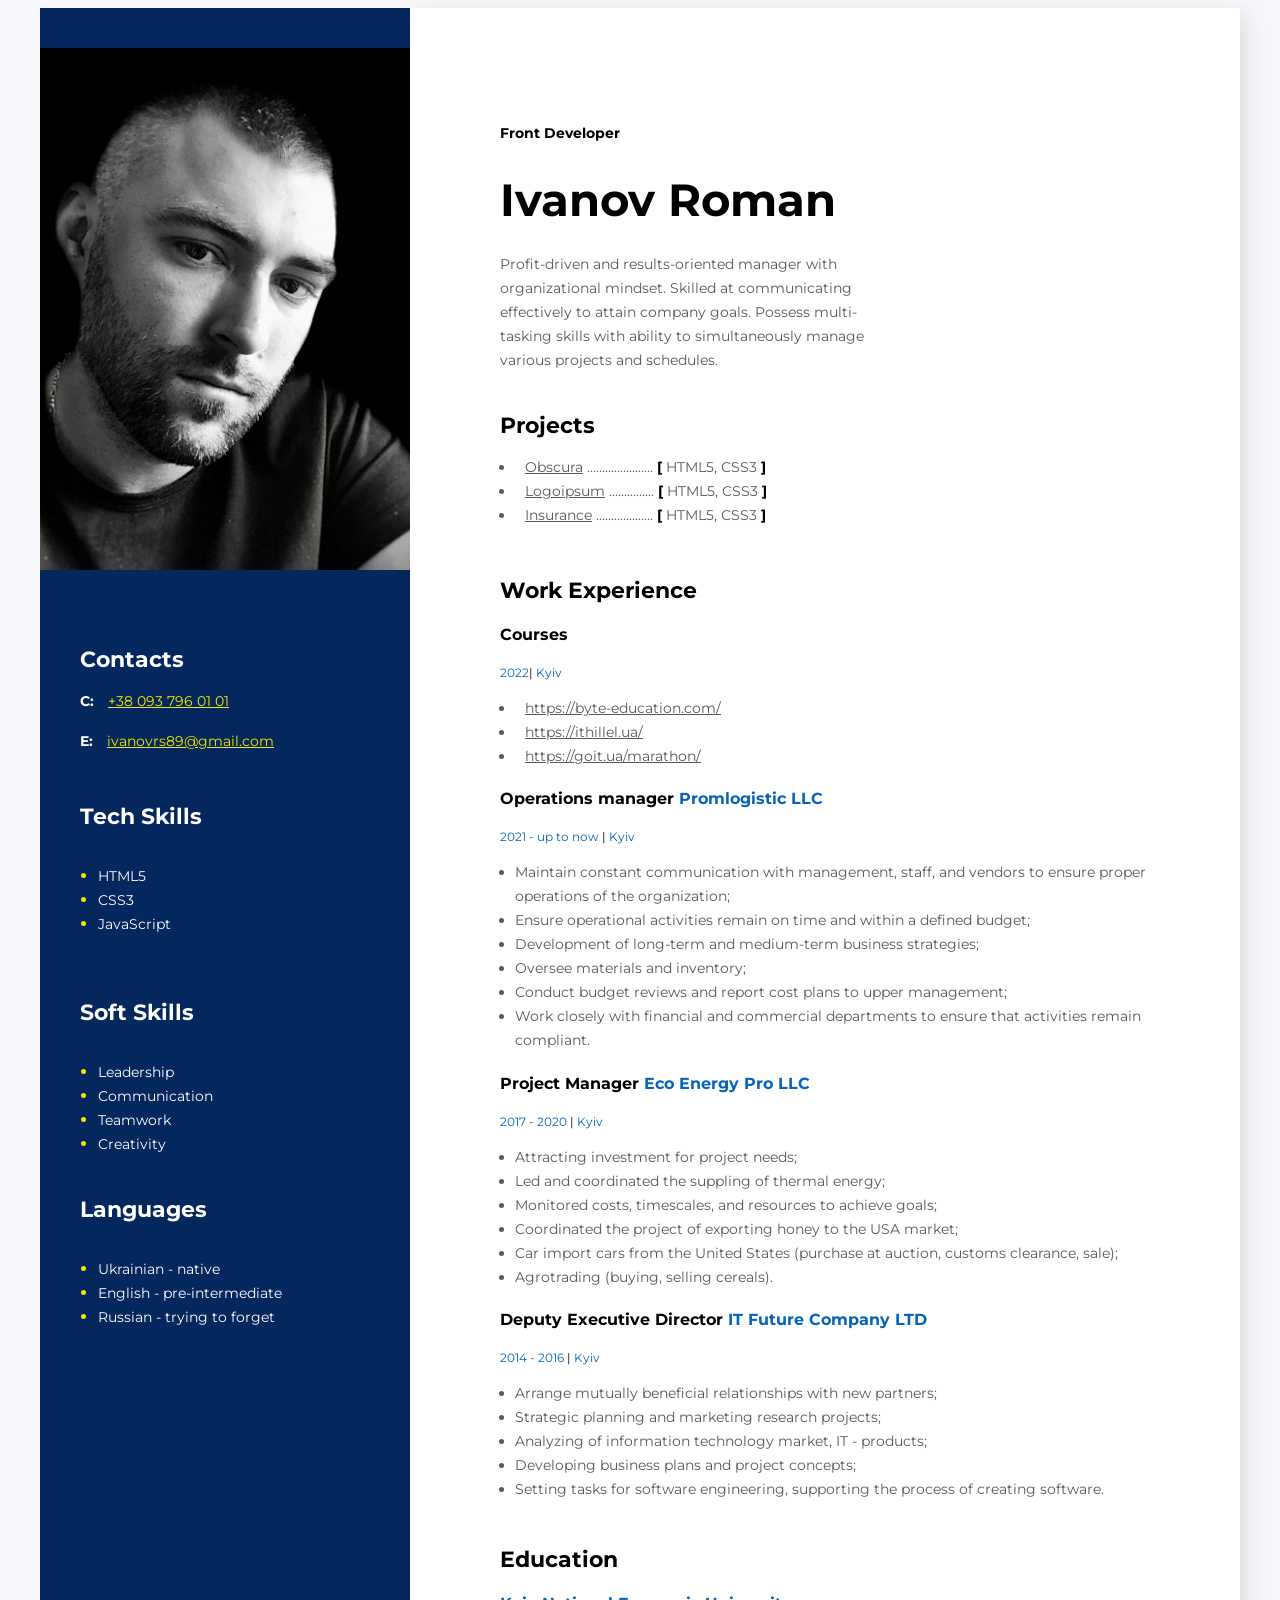
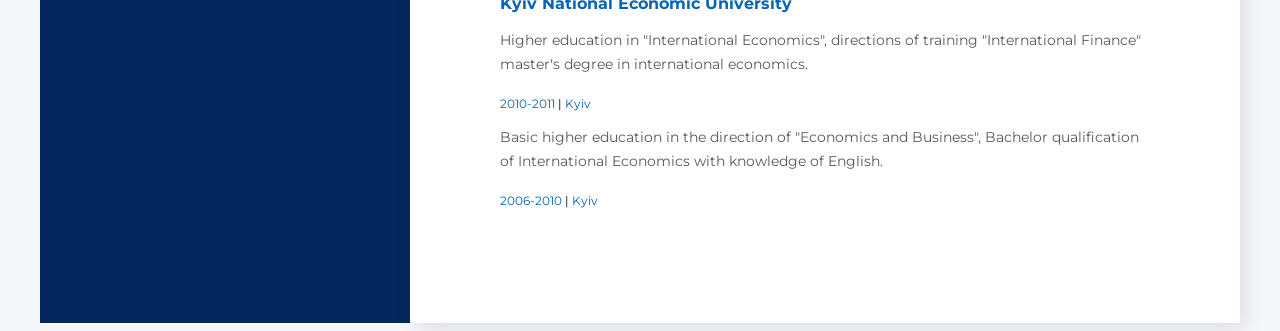
==== index.html @ 2df1e554 "Add files via upload" ====
<!DOCTYPE html>
<html lang="en">
<head>
    <meta charset="UTF-8">
    <meta http-equiv="X-UA-Compatible" content="IE=edge">
    <meta name="viewport" content="width=device-width, initial-scale=1.0">
    <link rel="preconnect" href="https://fonts.googleapis.com">
    <link rel="preconnect" href="https://fonts.gstatic.com" crossorigin>
    <link href="https://fonts.googleapis.com/css2?family=Montserrat:wght@400;700&display=swap" rel="stylesheet">
    <link rel="stylesheet" href="styles/styles.css">
    <title>SV</title>
</head>
<body>
  <!--Main-->
<div class="Main">

    
     <!--Right-Content -->
    <div class="Right-Content">
         <!--About-User-->
        <div class="about-user">
            <h2 class="about-position">Front Developer</h2>
            <h1 class="about-name">Ivanov Roman</h1>
            <p class="about-description">
                Profit-driven and results-oriented manager with organizational mindset. Skilled at communicating effectively to attain company goals. Possess multi-tasking skills with ability to
                simultaneously manage various projects and schedules.
            </p>
        </div>
         <!--Projects-->
        <div class="Projects">
            <h3 class="title">
            Projects
            </h3>
            <ul class="projects-list">
                <!-- <li class="project-item">
                    <span class="project">
                        <a href="https://byte-education.com/" class="project-link">https://byte-education.com/</a>
                    .......................................
                    <span class="project-bracket">[</span> Full Stack Developer <span class="project-bracket">]</span>
                    </span>
                </li>
                <li class="project-item">
                    <span class="project">
                    <a href="https://ithillel.ua/" class="project-link">https://ithillel.ua/</a>
                    ..................................
                    <span class="project-bracket">[</span> Front End Basic <span class="project-bracket">]</span>
                    </span>
                </li> -->
                <li class="project-item">
                    <span class="project">
                        <a href="https://ivanovrs.github.io/Byte-Obscura/" class="project-link">Obscura</a>
                        ......................
                        <span class="project-bracket">[</span> HTML5, CSS3 <span class="project-bracket">]</span>
                    </span>
                </li>
                <li class="project-item">
                    <span class="project">
                        <a href="https://ivanovrs.github.io/Byte-Logoipsum/" class="project-link">Logoipsum</a>
                        ...............
                        <span class="project-bracket">[</span> HTML5, CSS3 <span class="project-bracket">]</span>
                    </span>
                </li>
                <li class="project-item">
                    <span class="project">
                        <a href="https://ivanovrs.github.io/Byte-Insurence/" class="project-link">Insurance</a>
                        ...................
                        <span class="project-bracket">[</span> HTML5, CSS3 <span class="project-bracket">]</span>
                    </span>
                </li>
            </ul>   
        </div>
        <!--Work-->
        <div class="Work">
        <h3 class="title">Work Experience</h3>
            <!--Courses-->
            <div>
                <h4 class="work-position">Courses</h4>
                <h5 class="period">2022<span class="line">|</span> Kyiv</h5>
                <ul class="work-list">
                    <li class="work-list-item"> <a href="https://byte-education.com/" class="project-link">https://byte-education.com/</a></li>
                    <li class="work-list-item"><a href="https://ithillel.ua/" class="project-link">https://ithillel.ua/</a></li>
                    <li class="work-list-item"><a href="https://goit.ua/marathon/" class="project-link">https://goit.ua/marathon/</a></li>
                </ul>
            </div>
            <!--Company1-->
             <div>
                <h4 class="work-position">Operations manager <span class="organization">Promlogistic LLC</span> </h4>
                <h5 class="period">2021 - up to now <span class="line">|</span> Kyiv</h5>
                <ul class="work-list">
                    <li class="work-list-item">Maintain constant communication with management, staff, and vendors to ensure proper operations of the organization;</li>
                    <li class="work-list-item">Ensure operational activities remain on time and within a defined budget; </li>
                    <li class="work-list-item">Development of long-term and medium-term business strategies; </li>
                    <li class="work-list-item">Oversee materials and inventory; </li>
                    <li class="work-list-item">Conduct budget reviews and report cost plans to upper management; </li>
                    <li class="work-list-item">Work closely with financial and commercial departments to ensure that activities remain compliant.</li>
                </ul>
            </div>
            <!--Company2-->
            <div>
                <h4 class="work-position">Project Manager <span class="organization"> Eco Energy Pro LLC</span> </h4>
                <h5 class="period">2017 - 2020 <span class="line">|</span> Kyiv</h5>
                <ul class="work-list">
                    <li class="work-list-item">Attracting investment for project needs; </li>
                    <li class="work-list-item">Led and coordinated the suppling of thermal energy; </li>
                    <li class="work-list-item">Monitored costs, timescales, and resources to achieve goals; </li>
                    <li class="work-list-item">Coordinated the project of exporting honey to the USA market; </li>
                    <li class="work-list-item">Car import cars from the United States (purchase at auction, customs clearance, sale); </li>
                    <li class="work-list-item">Agrotrading (buying, selling cereals). </li>
                    
                </ul>
            </div>
            <!--Company3 -->
            <div>
                <h4 class="work-position">Deputy Executive Director <span class="organization">IT Future Company LTD</span> </h4>
                <h5 class="period">2014 -  2016 <span class="line">|</span> Kyiv</h5>
                <ul class="work-list">
                    <li class="work-list-item">Arrange mutually beneficial relationships with new partners; </li>
                    <li class="work-list-item">Strategic planning and marketing research projects; </li>
                    <li class="work-list-item">Analyzing of information technology market, IT - products; </li>
                    <li class="work-list-item">Developing business plans and project concepts; </li>
                    <li class="work-list-item">Setting tasks for software engineering, supporting the process of creating software. </li>  
                </ul>
            </div>
        </div>
        <!--Education-->
        <div class="Education">
            <h3 class="title">Education</h3>
            <h4 class="university">Kyiv National Economic University</h4>
            <p class="ed">Higher education in "International Economics", directions of
            training "International Finance" master's degree in international economics.</p>
            <h5 class="period">2010-2011 <span class="line">|</span> Kyiv</h5>
            <p class="ed">Basic higher education in the direction of "Economics and
            Business", Bachelor qualification of International Economics with knowledge of English.</p>
            <h5 class="period">2006-2010 <span class="line">|</span> Kyiv</h5>
        </div>

    </div>
<!--Left Content (SideBar)-->
    <aside class="SideBar">
    <img width="370" src="img/Ромка 2.0.jpg" alt="cool photo" 
    class="photo">
   <!--Contacts-->
        <div class="Contacts">
            <h3 class="sidebar-title">Contacts</h3>
            <div>
               <p>
                   <span class="contact-type">C:</span>
                    <a href="tel:+380937960101" class="contact-link">+38 093 796 01 01</a>
                </p>
               <p>
                   <span class="contact-type">E:</span>
                    <a href="mailto:ivanovrs89@gmail.com" class="contact-link">ivanovrs89@gmail.com</a> 
                </p>
            </div>
        </div>
    <!--Tech-Skills-->
        <div class="Tech-Skills">
            <h3 class="sidebar-title">Tech Skills</h3>
            <ul class="tech-skills-list">
                <li class="tech-skills-item"> <span class="tech-skills-text">HTML5</span> </li>
                <li class="tech-skills-item"> <span class="tech-skills-text">CSS3</span> </li>
                <!-- <li class="tech-skills-item"><span class="tech-skills-text">GIT</span> </li>
                <li class="tech-skills-item"> <span class="tech-skills-text">WebPack</span> </li> -->
                <li class="tech-skills-item"> <span class="tech-skills-text">JavaScript</span> </li>
                <!-- <li class="tech-skills-item"> <span class="tech-skills-text">React.js</span> </li>
                <li class="tech-skills-item"> <span class="tech-skills-text">Node.js</span> </li> -->
            </ul>
        </div>
     <!--Soft-Skills-->
        <div class="Soft-Skills">
            <h3 class="sidebar-title">Soft Skills</h3>
            <ul class="soft-skills-list">
                <li class="soft-skills-item"> <span class="soft-skills-text"> Leadership </span> </li>
                <li class="soft-skills-item"> <span class="soft-skills-text"> Communication </span> </li>
                <li class="soft-skills-item"> <span class="soft-skills-text"> Teamwork </span> </li>
                <li class="soft-skills-item"> <span class="soft-skills-text"> Creativity </span> </li>
                <!-- <li class="soft-skills-item"> <span class="soft-skills-text"> Scrum </span> </li>
                <li class="soft-skills-item"> <span class="soft-skills-text"> Agile </span> </li> -->
                
            </ul>
        </div>
    <!--Languages--> 
        <div class="Soft-Skills">
            <h3 class="sidebar-title">Languages</h3>
            <ul class="soft-skills-list">
                <li class="soft-skills-item"> <span class="soft-skills-text"> Ukrainian - native </span> </li>
                <li class="soft-skills-item"> <span class="soft-skills-text"> English - pre-intermediate </span> </li>
                <li class="soft-skills-item"> <span class="soft-skills-text"> Russian - trying to forget </span> </li>
            </ul>
        </div>
    </aside>
</div>
</body>
</html>
---- styles/styles.css ----
body{
    font-family: 'Montserrat', sans-serif;
    background-color: #F5F7FA;
}

/* Main Styles */
.Main{
    display: flex;
    flex-direction: row-reverse;
    
    width: 1200px;
    margin: 0 auto;
}
/* Right Content */
.Right-Content{
    background-color: #FFFFFF;
    box-shadow: 6px 6px 20px rgba(0, 0, 0, 0.1);
    padding: 105px 90px;
}

/* about-user bg-c*/
.about-user{
margin-bottom: 40px;
}

.about-position{
    font-style: normal;
    font-weight: 700;
    font-size: 14px;
    line-height: 17px;
    color: #000000;
    margin-bottom: 20px;
}

.about-name{
    font-style: normal;
    font-weight: 700;
    font-size: 45px;
    line-height: 55px;
    color: #000000;
    margin-bottom: 25px;
}

.about-description{
    font-style: normal;
    font-weight: 400;
    font-size: 14px;
    line-height: 24px;
    color: #595959;
    width: 400px;
}

/* Projects bg-c */
.Projects{
    margin-bottom: 50px;
}

/* Projects-title color and font-size */
.title{
    font-style: normal;
    font-weight: 700;
    font-size: 22px;
    line-height: 27px;
    color: #000000;
    margin-bottom: 10px;
}

.projects-list {
    padding: 0%;
    margin-left: 15px;
}

.project-item{
    font-style: normal;
    font-weight: 400;
    font-size: 14px;
    line-height: 24px;
    color: #595959;
}

.project, 
.project-link{
    font-style: normal;
    font-weight: 400;
    font-size: 14px;
    line-height: 24px;
    color: #595959;
}

.project-link {
    margin-left: 10px;
}

.project-bracket{
    font-style: normal;
    font-weight: 700;
    font-size: 14px;
    line-height: 24px;
    color: #000000;
}

/* Work */
.Work{
margin-bottom: 45px;
}

.work-position{
    font-style: normal;
    font-weight: 700;
    font-size: 16px;
    line-height: 20px;
    color: #000000;
    margin-bottom: 10px;
}

.organization{
    font-style: normal;
    font-weight: 700;
    font-size: 16px;
    line-height: 20px;
    color: rgb(5, 100, 183);
}
        /* original color: #FB6D3A; */
.period{
    font-style: normal;
    font-weight: 400;
    font-size: 12px;
    line-height: 15px;
    color: rgb(5, 100, 183);
    margin-bottom: 10px;
}
/* original color #A8A8A8; */

.line{
    font-style: normal;
    font-weight: 400;
    font-size: 12px;
    line-height: 15px;
    color: #000000;
}

.work-list{
    padding: 0%;
    margin-left: 15px;
}

.work-list-item{
    font-style: normal;
    font-weight: 400;
    font-size: 14px;
    line-height: 24px;
    color: #595959;
}

/* Education */
.Education{
    margin-bottom: 10px;
}

.university{
    font-style: normal;
    font-weight: 700;
    font-size: 16px;
    line-height: 20px;
    color: rgb(5, 100, 183);
    margin-bottom: 10px;
}
   /* original color: #FB6D3A; */

.management{
    font-style: normal;
    font-weight: 700;
    font-size: 14px;
    line-height: 17px;
    color: #000000;
    margin-bottom: 10px;
}
/* or spesial class for education period 
font-style: normal;
font-weight: 400;
font-size: 12px;
line-height: 15px;
color: #A8A8A8;
and span+class for line
font-style: normal;
font-weight: 400;
font-size: 12px;
line-height: 15px;
color: #000000; */

.ed{
    font-style: normal;
    font-weight: 400;
    font-size: 14px;
    line-height: 24px;
    color: #595959;
}

/* SideBar Styles */
.SideBar{
    background-color: #04275d;
    padding-top: 40px;
    width: 370px;
}
/* original color #1E2939 */

.photo{
    width: 370px;
    margin-bottom: 50px;
}

.Contacts,
.Tech-Skills,
.Soft-Skills{
    margin-left: 40px;
}

.Contacts{
    margin-bottom: 50px;
}

.Tech-Skills{
    margin-bottom: 45px;
}

.sidebar-title{
    color: #FFFFFF;
    font-style: normal;
    font-weight: 700; 
    font-size: 22px;
    line-height: 27px;
    margin-bottom: 10px;
}

.contact-type{
    font-style: normal;
    font-weight: 700;
    font-size: 14px;
    line-height: 24px;
    color: #FFFFFF;
    margin-right: 10px;
}

.contact-link{
    font-style: normal;
    font-weight: 400;
    font-size: 14px;
    line-height: 24px;
    color: #f2e708;
}
/* originao color #757A82 */

.tech-skills-list {
    color: #FFFFFF;
    padding: 18px;
}
.soft-skills-list{
    color: #FFFFFF;
    padding: 18px;
}

.tech-skills-item{
    color: #f2e708;
}
/* original color: #FB6D3A; */

.tech-skills-text{
    color: #FFFFFF;
    font-style: normal;
    font-weight: 400;
    font-size: 14px;
    line-height: 24px;
}
.soft-skills-item{
    color: #f2e708;
}
/* original color: #FB6D3A; */


.soft-skills-text{
    color: #FFFFFF;
    font-style: normal;
    font-weight: 400;
    font-size: 14px;
    line-height: 24px;
   
}
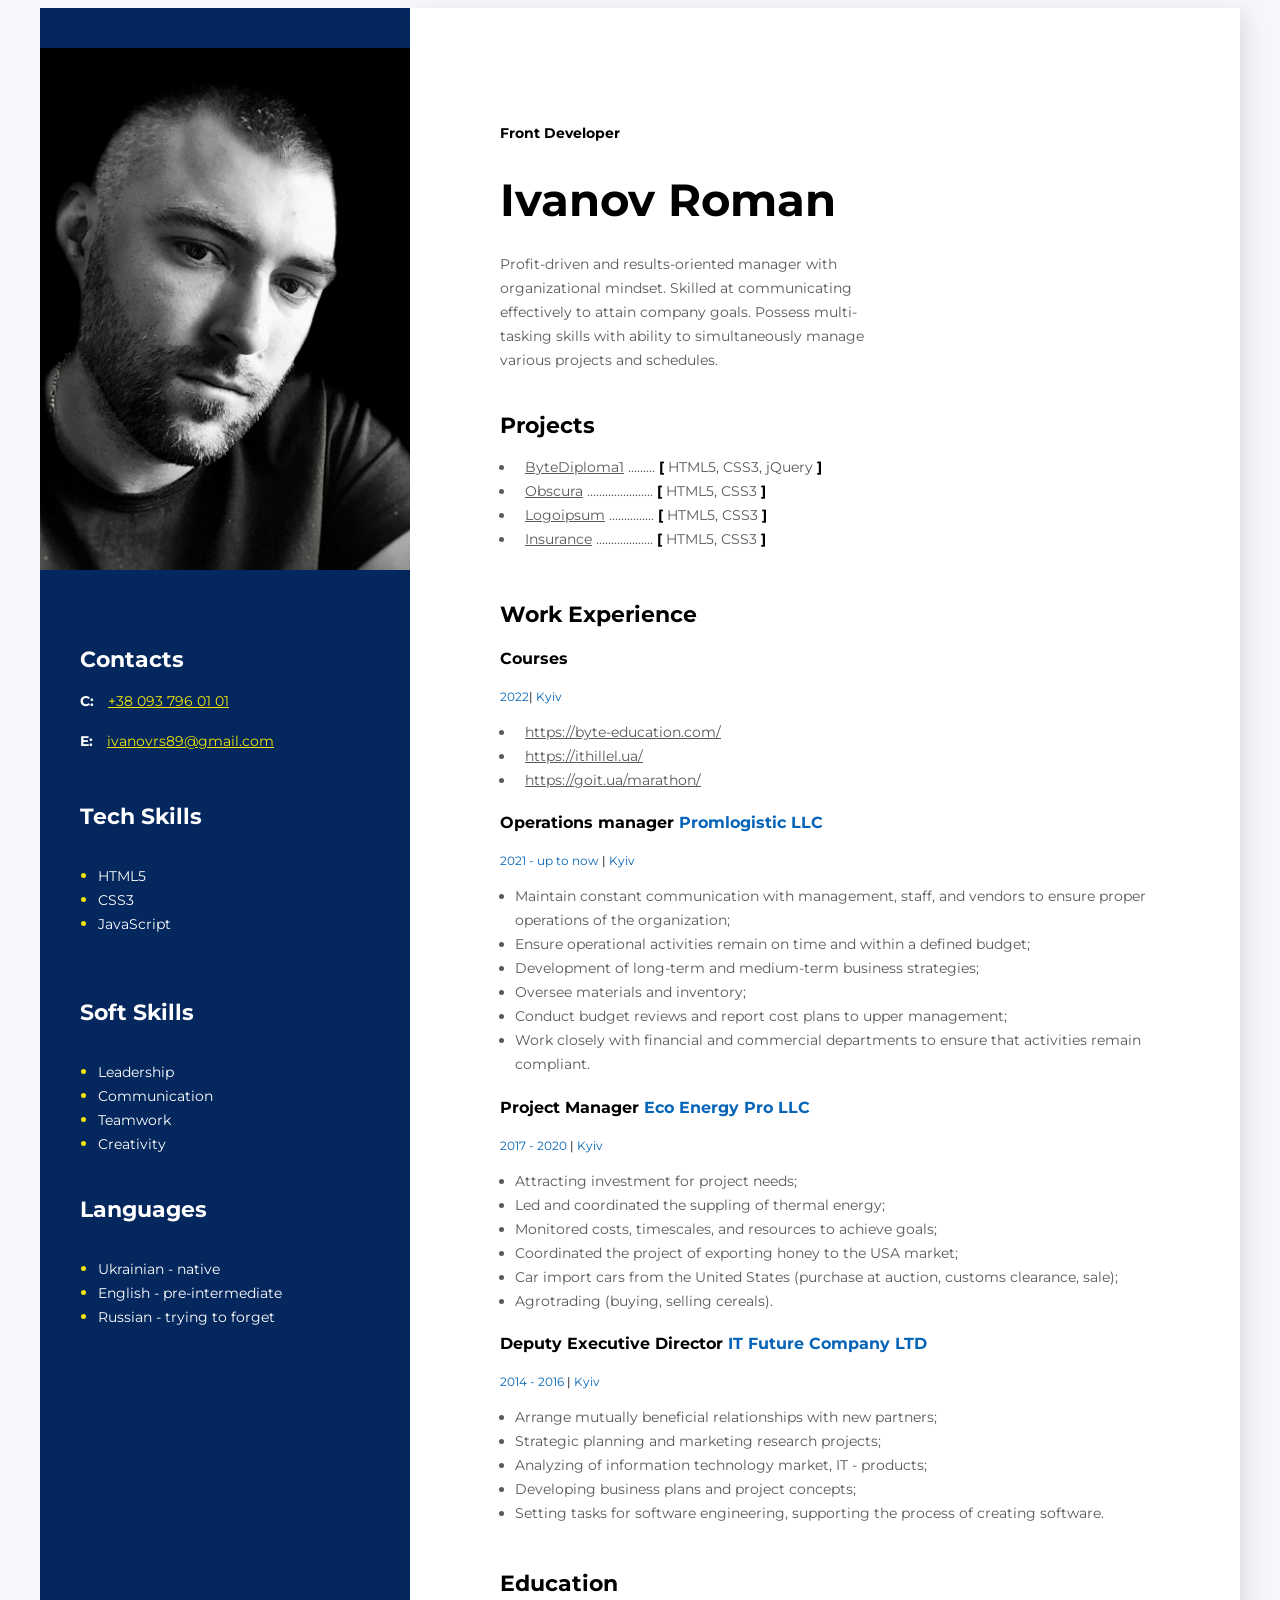
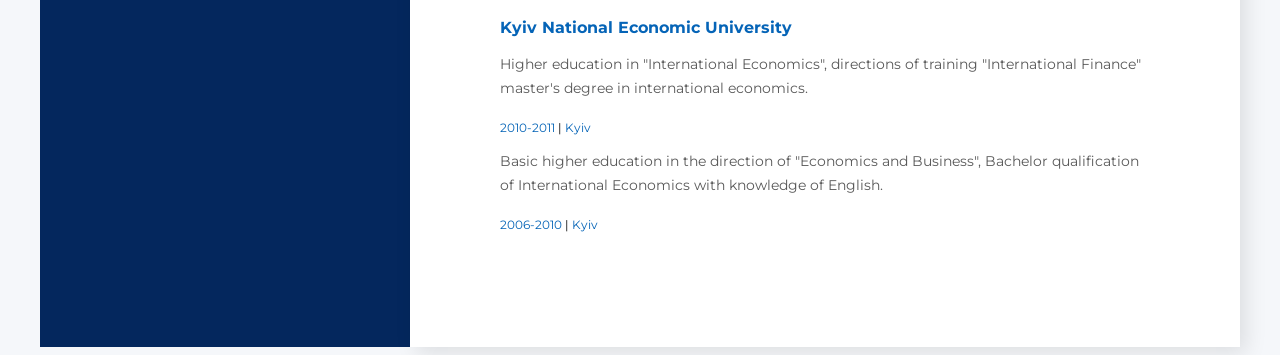
==== commit 1edfcda2: "Add files via upload" ====
--- a/index.html
+++ b/index.html
@@ -38,14 +38,14 @@
                     .......................................
                     <span class="project-bracket">[</span> Full Stack Developer <span class="project-bracket">]</span>
                     </span>
-                </li>
+                </li> -->
                 <li class="project-item">
                     <span class="project">
-                    <a href="https://ithillel.ua/" class="project-link">https://ithillel.ua/</a>
-                    ..................................
-                    <span class="project-bracket">[</span> Front End Basic <span class="project-bracket">]</span>
+                    <a href="https://ivanovrs.github.io/ByteDiploma1/" class="project-link">ByteDiploma1</a>
+                    .........
+                    <span class="project-bracket">[</span> HTML5, CSS3, jQuery <span class="project-bracket">]</span>
                     </span>
-                </li> -->
+                </li>
                 <li class="project-item">
                     <span class="project">
                         <a href="https://ivanovrs.github.io/Byte-Obscura/" class="project-link">Obscura</a>
@@ -133,7 +133,6 @@
             Business", Bachelor qualification of International Economics with knowledge of English.</p>
             <h5 class="period">2006-2010 <span class="line">|</span> Kyiv</h5>
         </div>
-
     </div>
 <!--Left Content (SideBar)-->
     <aside class="SideBar">
